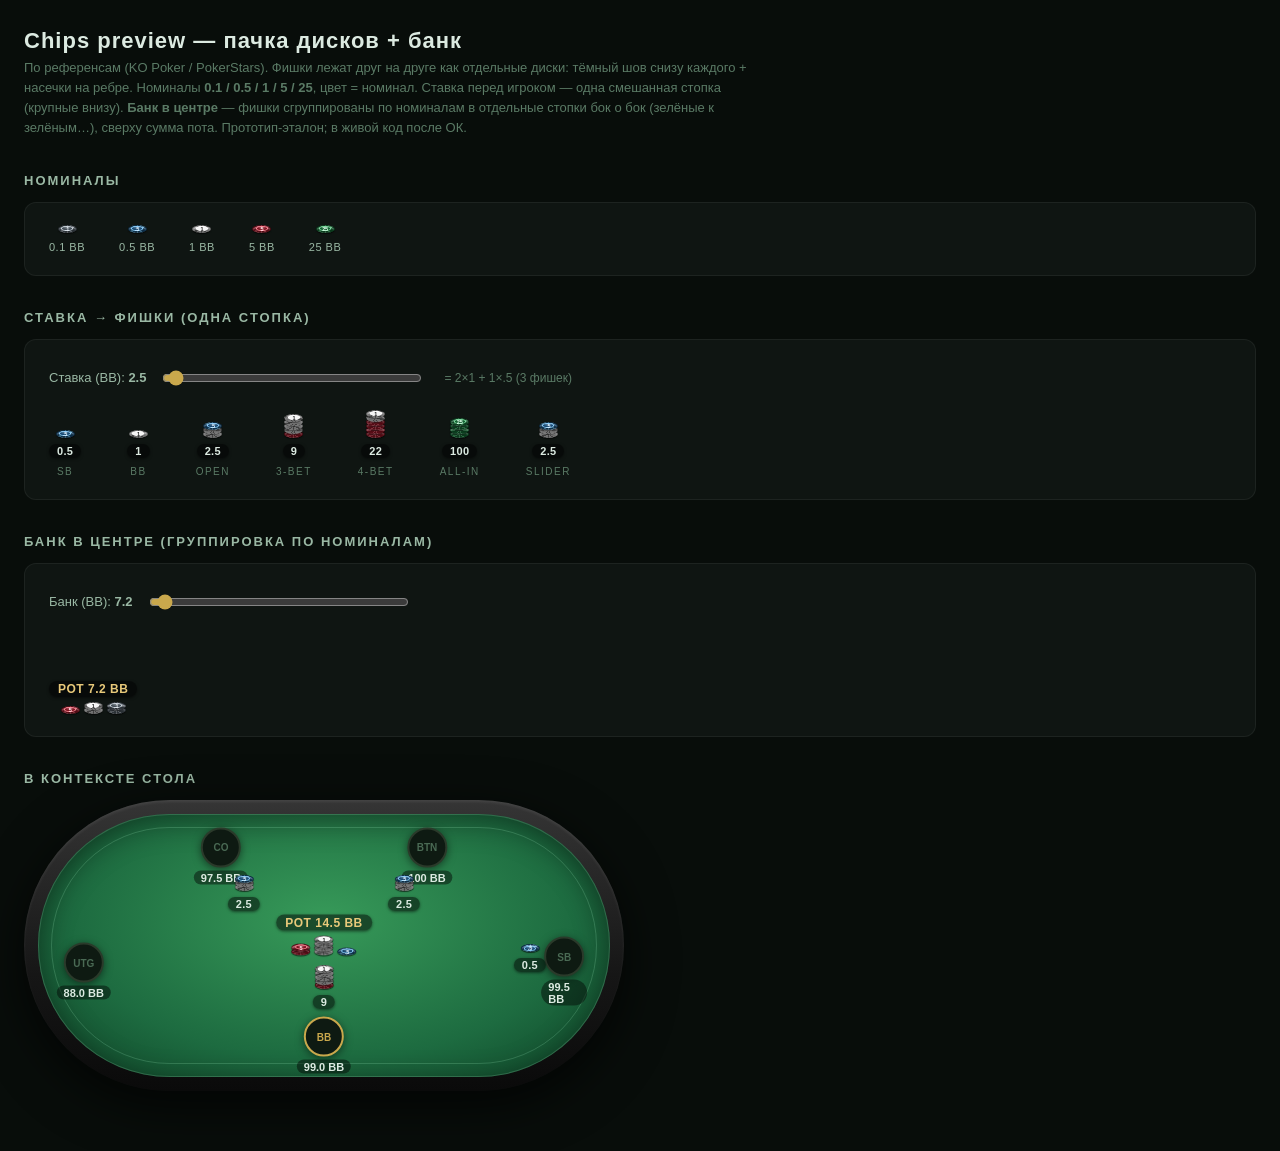
==== static/chips_preview.html @ e2ddd4b4 "Web prep: 4-color SVG cards, casino chips, mobile layout, Learn Mode frontend, ranges save API, docs" ====
<!DOCTYPE html>
<html lang="ru">
<head>
<meta charset="utf-8">
<meta name="viewport" content="width=device-width, initial-scale=1">
<title>Chips preview — Poker Trainer (stacked discs + pot)</title>
<style>
  :root{
    --surface-0:#080d0a; --surface-1:#0f1512; --surface-2:#161d19;
    --text:#dceae1; --text-mid:#9ab8a4; --text-dim:#5a7a65;
    --gold:#c9a84c; --gold-hi:#e8c97a;
    --felt:#1d6b40; --felt-hi:#379a59; --felt-shadow:#0b3a21;
    --felt-line:rgba(150,225,180,.22);
    --rim:#161616; --rim-hi:#353535;
    --font-ui:'Oxanium','Segoe UI',sans-serif;
    --font-body:'DM Sans','Segoe UI',sans-serif;
  }
  *{box-sizing:border-box}
  body{ margin:0; background:var(--surface-0); color:var(--text);
        font-family:var(--font-body); padding:28px 24px 60px; }
  h1{font-family:var(--font-ui); font-size:22px; letter-spacing:1px; margin:0 0 4px}
  .sub{color:var(--text-dim); font-size:13px; margin:0 0 26px; max-width:740px; line-height:1.55}
  code{color:var(--text-mid)}
  h2{font-family:var(--font-ui); font-size:13px; letter-spacing:2px; text-transform:uppercase;
     color:var(--text-mid); margin:34px 0 14px; font-weight:600}
  .panel{ background:var(--surface-1); border:1px solid rgba(255,255,255,.06);
          border-radius:12px; padding:22px 24px; }

  /* ── CHIP DISC ─────────────────────────────────────────────────────
     Each chip is a top-down ellipse. Stacked with a small vertical
     offset so a thin crescent of every lower disc peeks out. Strong
     bottom shading + dark seam makes them read as SEPARATE discs lying
     on each other (PokerStars look). Same diameter for all denoms.    */
  .coins{ position:relative; }
  .coin{
    position:absolute; left:0; width:var(--cw,19px); height:var(--ch,8px);
    border-radius:50%;
    background:
      radial-gradient(ellipse at 50% 30%, rgba(255,255,255,.30), rgba(255,255,255,0) 55%),
      repeating-conic-gradient(from var(--rot,0deg),
        var(--edge) 0deg 16deg, var(--body) 16deg 60deg);
    /* top sheen + dark rounded bottom edge => disc reads as 3D + seam */
    box-shadow:
      inset 0 1.5px 1px rgba(255,255,255,.30),
      inset 0 -2.5px 2.5px rgba(0,0,0,.55),
      0 1px 1px rgba(0,0,0,.6);
    border:1px solid rgba(0,0,0,.5);
  }
  .coin.top::after{
    content:attr(data-d);
    position:absolute; inset:13% 15%; border-radius:50%;
    background:
      radial-gradient(ellipse at 50% 30%, rgba(255,255,255,.30), rgba(255,255,255,0) 60%),
      var(--inlay);
    border:1px solid var(--ring);
    display:flex; align-items:center; justify-content:center;
    font-family:var(--font-ui); font-weight:800; color:var(--ink);
    font-size:5.5px; letter-spacing:-.2px;
  }

  /* denomination palettes (white=1, red=5, green=25 anchors) */
  .d-01 { --body:#54606a; --edge:#aab4bd; --inlay:#3f4a53; --ink:#e6edf2; --ring:#cfd8df; }
  .d-05 { --body:#1d5a8a; --edge:#6cc0f0; --inlay:#16466f; --ink:#e3f4ff; --ring:#8fd2ff; }
  .d-1  { --body:#d8d8d8; --edge:#7c7c7c; --inlay:#f4f4f4; --ink:#222;    --ring:#ffffff; }
  .d-5  { --body:#a3182a; --edge:#ec5a6e; --inlay:#7e1320; --ink:#ffe2e6; --ring:#ff8a98; }
  .d-25 { --body:#15743a; --edge:#56c47e; --inlay:#0e5a2c; --ink:#dcffe8; --ring:#7fe0a2; }

  /* a single mixed stack (player bet): bottom=largest denom */
  .chip-stack{ display:inline-flex; flex-direction:column; align-items:center; vertical-align:bottom; }
  .chip-amt{ margin-top:6px; font-family:var(--font-ui); font-size:11px; font-weight:700;
    color:var(--text); letter-spacing:.3px; background:rgba(0,0,0,.5); border-radius:9999px;
    padding:1px 8px; box-shadow:0 1px 3px rgba(0,0,0,.5); white-space:nowrap; }
  .chip-tag{ margin-top:8px; font-size:10px; letter-spacing:1.5px; text-transform:uppercase; color:var(--text-dim) }

  /* POT: one stack per denomination, side by side, + total label */
  .chip-pot{ display:inline-flex; flex-direction:column; align-items:center; gap:5px; }
  .pot-row{ display:flex; gap:4px; align-items:flex-end; }
  .pot-total{ font-family:var(--font-ui); font-size:12px; font-weight:700; color:var(--gold-hi);
    letter-spacing:.5px; background:rgba(0,0,0,.5); border-radius:9999px; padding:1px 9px;
    box-shadow:0 1px 3px rgba(0,0,0,.5); white-space:nowrap; }

  /* legend */
  .legend{ display:flex; gap:34px; flex-wrap:wrap; align-items:flex-end; }
  .legend .item{ display:flex; flex-direction:column; align-items:center; gap:8px }
  .legend .nm{ font-family:var(--font-ui); font-size:11px; color:var(--text-mid); letter-spacing:.5px }

  .controls{ display:flex; align-items:center; gap:14px; margin:6px 0 22px; color:var(--text-mid); font-size:13px }
  input[type=range]{ width:260px; accent-color:var(--gold) }
  .breakdown{ font-family:var(--font-ui); font-size:12px; color:var(--text-dim); margin-left:6px }

  .zoo{ display:flex; gap:46px; flex-wrap:wrap; align-items:flex-end; }
  .zoo .item{ display:flex; flex-direction:column; align-items:center; }

  /* ── mini felt context ───────────────────────────────────────── */
  .felt-wrap{ position:relative; width:600px; max-width:100%; aspect-ratio:680/330; margin-top:6px;
    border-radius:9999px; background:linear-gradient(180deg,var(--rim-hi),var(--rim) 60%,#0a0a0a);
    padding:14px; box-shadow:0 14px 50px rgba(0,0,0,.7), inset 0 2px 3px rgba(255,255,255,.08); }
  .felt{ position:relative; width:100%; height:100%; border-radius:9999px;
    background:radial-gradient(ellipse 76% 92% at 50% 40%, var(--felt-hi), var(--felt) 58%, var(--felt-shadow) 100%);
    box-shadow:inset 0 0 0 1px var(--felt-line), inset 0 6px 30px rgba(0,0,0,.45); overflow:hidden; }
  .felt::before{ content:''; position:absolute; inset:13px; border-radius:9999px; border:1px solid var(--felt-line); }
  .seat{ position:absolute; transform:translate(-50%,-50%); display:flex; flex-direction:column; align-items:center; gap:3px }
  .seat-circle{ width:40px;height:40px;border-radius:50%;background:#0e1a12;border:2px solid #2a3a2a;
    display:flex;align-items:center;justify-content:center;
    font-family:var(--font-ui);font-size:10px;font-weight:700;color:#4a6a54;box-shadow:0 2px 8px rgba(0,0,0,.5); }
  .seat-circle.hero{ border-color:var(--gold); color:var(--gold) }
  .seat-stack-lbl{ font-family:var(--font-ui);font-size:11px;font-weight:600;color:var(--text);
    background:rgba(0,0,0,.45);padding:1px 7px;border-radius:9999px; }
  .table-chip{ position:absolute; transform:translate(-50%,-50%); }
  .table-pot{ position:absolute; left:50%; top:46%; transform:translate(-50%,-50%); }
</style>
</head>
<body>
  <h1>Chips preview — пачка дисков + банк</h1>
  <p class="sub">По референсам (KO Poker / PokerStars). Фишки лежат друг на друге как отдельные диски: тёмный шов снизу каждого + насечки на ребре. Номиналы <b>0.1 / 0.5 / 1 / 5 / 25</b>, цвет = номинал. Ставка перед игроком — одна смешанная стопка (крупные внизу). <b>Банк в центре</b> — фишки сгруппированы по номиналам в отдельные стопки бок о бок (зелёные к зелёным…), сверху сумма пота. Прототип-эталон; в живой код после ОК.</p>

  <h2>Номиналы</h2>
  <div class="panel"><div class="legend" id="legend"></div></div>

  <h2>Ставка → фишки (одна стопка)</h2>
  <div class="panel">
    <div class="controls">
      <label>Ставка (BB): <b id="amtLabel">2.5</b></label>
      <input type="range" id="amtRange" min="0.1" max="100" step="0.1" value="2.5">
      <span class="breakdown" id="breakdown"></span>
    </div>
    <div class="zoo" id="zoo"></div>
  </div>

  <h2>Банк в центре (группировка по номиналам)</h2>
  <div class="panel">
    <div class="controls">
      <label>Банк (BB): <b id="potLabel">7.2</b></label>
      <input type="range" id="potRange" min="0.5" max="200" step="0.1" value="7.2">
    </div>
    <div id="potZoo" style="display:flex; gap:48px; align-items:flex-end; min-height:80px"></div>
  </div>

  <h2>В контексте стола</h2>
  <div class="felt-wrap"><div class="felt" id="felt"></div></div>

<script>
  // ── Denomination model ────────────────────────────────────────────
  const DENOMS = [
    { v:25,  cls:'d-25', label:'25' },
    { v:5,   cls:'d-5',  label:'5'  },
    { v:1,   cls:'d-1',  label:'1'  },
    { v:0.5, cls:'d-05', label:'.5' },
    { v:0.1, cls:'d-01', label:'.1' },
  ];
  function makeChange(amount){            // returns denom objs, largest→smallest
    let rem = Math.round(amount*10)/10; const out = [];
    for(const d of DENOMS){
      let k = Math.floor((rem + 1e-9) / d.v);
      for(let i=0;i<k;i++) out.push(d);
      rem = Math.round((rem - k*d.v)*10)/10;
    }
    return out;
  }
  function fmt(a){ return Number.isInteger(a) ? String(a) : a.toFixed(1); }

  const CH = 8, CT = 4, CW = 19;          // disc height, stacked offset, width (smaller Ø)
  // Build a column of discs from a list of denom objs (bottom→top).
  function coinsColumn(denoms){
    const n = denoms.length || 1;
    const coins = document.createElement('div');
    coins.className = 'coins';
    coins.style.width = CW + 'px';
    coins.style.height = (CH + (n-1)*CT) + 'px';
    denoms.forEach((d,i)=>{
      const coin = document.createElement('div');
      coin.className = 'coin ' + d.cls + (i===n-1 ? ' top' : '');
      coin.style.bottom = (i*CT) + 'px';
      coin.style.zIndex = i;
      coin.style.setProperty('--cw', CW+'px');
      coin.style.setProperty('--ch', CH+'px');
      coin.style.setProperty('--rot', (i*23 % 60) + 'deg');
      if(i===n-1) coin.setAttribute('data-d', d.label);
      coins.appendChild(coin);
    });
    return coins;
  }

  // Player bet: a single mixed stack (largest at bottom) + amount pill.
  function buildStack(amount, {showAmt=true, tag=null} = {}){
    const wrap = document.createElement('div'); wrap.className='chip-stack';
    wrap.appendChild(coinsColumn(makeChange(amount)));
    if(showAmt){ const a=document.createElement('div'); a.className='chip-amt'; a.textContent=fmt(amount); wrap.appendChild(a); }
    if(tag){ const t=document.createElement('div'); t.className='chip-tag'; t.textContent=tag; wrap.appendChild(t); }
    return wrap;
  }

  // Pot: group make-change by denomination → one stack each, side by side.
  function buildPot(amount, {showTotal=true} = {}){
    const chips = makeChange(amount);
    const groups = [];
    chips.forEach(d=>{ const g=groups.find(x=>x.cls===d.cls); g ? g.count++ : groups.push({...d, count:1}); });
    const wrap = document.createElement('div'); wrap.className='chip-pot';
    if(showTotal){ const t=document.createElement('div'); t.className='pot-total'; t.textContent='POT '+fmt(amount)+' BB'; wrap.appendChild(t); }
    const row = document.createElement('div'); row.className='pot-row';
    groups.forEach(g=>{
      const denoms = Array.from({length:g.count}, ()=>g);   // all same denom
      row.appendChild(coinsColumn(denoms));
    });
    wrap.appendChild(row);
    return wrap;
  }

  // ── Legend ────────────────────────────────────────────────────────
  const legend = document.getElementById('legend');
  DENOMS.slice().reverse().forEach(d=>{
    const item = document.createElement('div'); item.className='item';
    item.appendChild(coinsColumn([d]));
    const nm = document.createElement('div'); nm.className='nm'; nm.textContent = fmt(d.v)+' BB';
    item.appendChild(nm); legend.appendChild(item);
  });

  // ── Bet stacks zoo ────────────────────────────────────────────────
  const SAMPLES = [[0.5,'SB'],[1,'BB'],[2.5,'Open'],[9,'3-Bet'],[22,'4-Bet'],[100,'All-in']];
  const zoo = document.getElementById('zoo');
  function renderZoo(sliderAmt){
    zoo.innerHTML='';
    SAMPLES.forEach(([amt,tag])=>{ const it=document.createElement('div'); it.className='item'; it.appendChild(buildStack(amt,{tag})); zoo.appendChild(it); });
    const it=document.createElement('div'); it.className='item'; it.appendChild(buildStack(sliderAmt,{tag:'slider'})); zoo.appendChild(it);
  }
  function breakdownText(a){
    const by={}; makeChange(a).forEach(d=>by[d.label]=(by[d.label]||0)+1);
    const parts=Object.entries(by).map(([l,k])=>`${k}×${l}`);
    return `= ${parts.join(' + ')}  (${makeChange(a).length} фишек)`;
  }
  const range=document.getElementById('amtRange'), amtLabel=document.getElementById('amtLabel'), breakdown=document.getElementById('breakdown');
  function onSlide(){ const a=parseFloat(range.value); amtLabel.textContent=fmt(a); breakdown.textContent=breakdownText(a); renderZoo(a); }
  range.addEventListener('input', onSlide); onSlide();

  // ── Pot zoo ───────────────────────────────────────────────────────
  const potZoo=document.getElementById('potZoo'), potRange=document.getElementById('potRange'), potLabel=document.getElementById('potLabel');
  function onPot(){ const a=parseFloat(potRange.value); potLabel.textContent=fmt(a); potZoo.innerHTML=''; potZoo.appendChild(buildPot(a)); }
  potRange.addEventListener('input', onPot); onPot();

  // ── Mini felt context: blinds + open + 3bet in front, pot in center ─
  const felt = document.getElementById('felt');
  const SEATS = [
    {pos:'BB',  top:88, left:50, hero:true,  stack:'99.0'},
    {pos:'UTG', top:60, left:8,  hero:false, stack:'88.0'},
    {pos:'CO',  top:16, left:32, hero:false, stack:'97.5'},
    {pos:'BTN', top:16, left:68, hero:false, stack:'100'},
    {pos:'SB',  top:60, left:92, hero:false, stack:'99.5'},
  ];
  SEATS.forEach(s=>{
    const seat=document.createElement('div'); seat.className='seat'; seat.style.top=s.top+'%'; seat.style.left=s.left+'%';
    seat.innerHTML=`<div class="seat-circle ${s.hero?'hero':''}">${s.pos}</div><div class="seat-stack-lbl">${s.stack} BB</div>`;
    felt.appendChild(seat);
  });
  function placeChip(amount, top, left){ const c=buildStack(amount,{showAmt:true}); c.classList.add('table-chip'); c.style.top=top+'%'; c.style.left=left+'%'; felt.appendChild(c); }
  // CO opens 2.5, BTN calls 2.5, hero (BB) 3-bets to 9 → pot grows
  placeChip(2.5, 30, 36);
  placeChip(2.5, 30, 64);
  placeChip(0.5, 55, 86);   // SB blind
  placeChip(9,   66, 50);   // hero 3-bet
  // center pot
  const pot=buildPot(14.5,{showTotal:true}); pot.classList.add('table-pot'); felt.appendChild(pot);
</script>
</body>
</html>
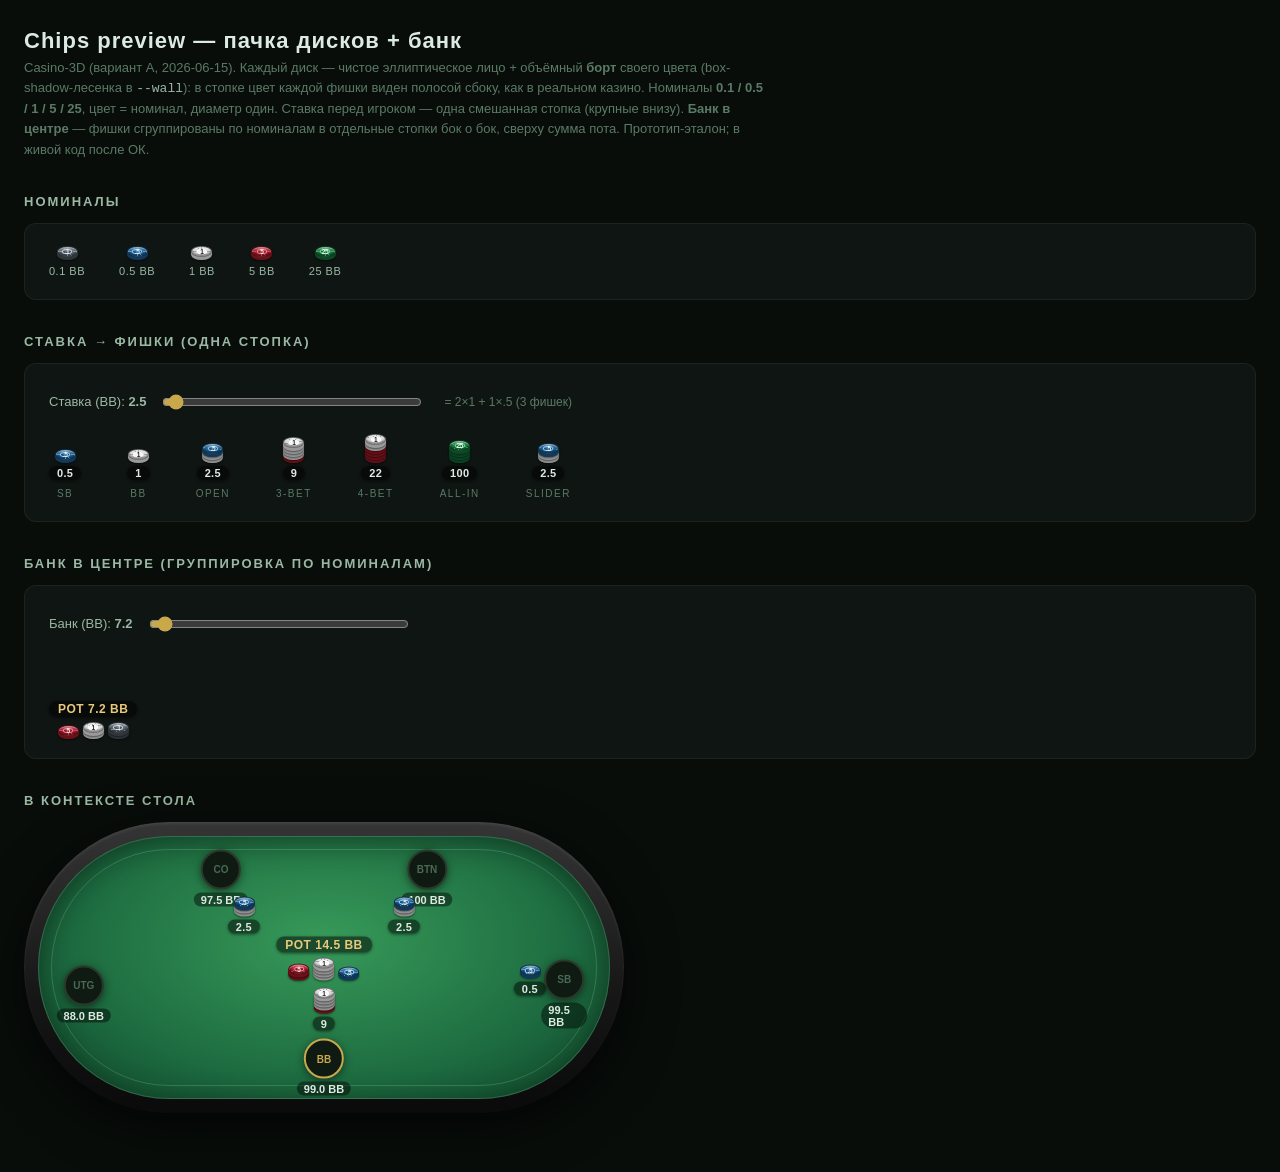
==== commit 72fad7dd: "Web port (Track D) + accumulated visuals & tooling Track D multi-user web port — built and tested on" ====
--- a/static/chips_preview.html
+++ b/static/chips_preview.html
@@ -26,44 +26,53 @@
   .panel{ background:var(--surface-1); border:1px solid rgba(255,255,255,.06);
           border-radius:12px; padding:22px 24px; }
 
-  /* ── CHIP DISC ─────────────────────────────────────────────────────
-     Each chip is a top-down ellipse. Stacked with a small vertical
-     offset so a thin crescent of every lower disc peeks out. Strong
-     bottom shading + dark seam makes them read as SEPARATE discs lying
-     on each other (PokerStars look). Same diameter for all denoms.    */
+  /* ── CHIP DISC (casino-3D, variant A, 2026-06-15) ──────────────────
+     Clean elliptical top face + an extruded side wall built from a
+     box-shadow ladder in the disc's own --wall colour. Stacked, each
+     chip shows its colour as a band down the side (real casino-stack
+     look). Same diameter for all denoms; colour = denomination.       */
   .coins{ position:relative; }
   .coin{
-    position:absolute; left:0; width:var(--cw,19px); height:var(--ch,8px);
+    position:absolute; left:0; width:var(--cw,21px); height:var(--ch,11px);
     border-radius:50%;
     background:
-      radial-gradient(ellipse at 50% 30%, rgba(255,255,255,.30), rgba(255,255,255,0) 55%),
-      repeating-conic-gradient(from var(--rot,0deg),
-        var(--edge) 0deg 16deg, var(--body) 16deg 60deg);
-    /* top sheen + dark rounded bottom edge => disc reads as 3D + seam */
+      radial-gradient(ellipse at 50% 30%, rgba(255,255,255,.42), rgba(255,255,255,0) 60%),
+      var(--body);
     box-shadow:
-      inset 0 1.5px 1px rgba(255,255,255,.30),
-      inset 0 -2.5px 2.5px rgba(0,0,0,.55),
-      0 1px 1px rgba(0,0,0,.6);
+      inset 0 1px 1px rgba(255,255,255,.42),
+      inset 0 -1.5px 1.5px rgba(0,0,0,.40),
+      0 1px 0 var(--wall), 0 2px 0 var(--wall), 0 3px 0 var(--wall),
+      0 4px 2px rgba(0,0,0,.5);
     border:1px solid rgba(0,0,0,.5);
+  }
+  /* edge spots on the top-face rim (staggered per disc via --rot) */
+  .coin::before{
+    content:''; position:absolute; inset:0; border-radius:50%;
+    background:repeating-conic-gradient(from var(--rot,0deg),
+      var(--edge) 0deg 7deg, transparent 7deg 45deg);
+    -webkit-mask:radial-gradient(closest-side, transparent 58%, #000 62%);
+            mask:radial-gradient(closest-side, transparent 58%, #000 62%);
+    opacity:.65; pointer-events:none;
   }
   .coin.top::after{
     content:attr(data-d);
-    position:absolute; inset:13% 15%; border-radius:50%;
+    position:absolute; inset:21% 24%; border-radius:50%;
     background:
-      radial-gradient(ellipse at 50% 30%, rgba(255,255,255,.30), rgba(255,255,255,0) 60%),
+      radial-gradient(ellipse at 50% 32%, rgba(255,255,255,.35), rgba(255,255,255,0) 65%),
       var(--inlay);
     border:1px solid var(--ring);
     display:flex; align-items:center; justify-content:center;
     font-family:var(--font-ui); font-weight:800; color:var(--ink);
-    font-size:5.5px; letter-spacing:-.2px;
-  }
-
-  /* denomination palettes (white=1, red=5, green=25 anchors) */
-  .d-01 { --body:#54606a; --edge:#aab4bd; --inlay:#3f4a53; --ink:#e6edf2; --ring:#cfd8df; }
-  .d-05 { --body:#1d5a8a; --edge:#6cc0f0; --inlay:#16466f; --ink:#e3f4ff; --ring:#8fd2ff; }
-  .d-1  { --body:#d8d8d8; --edge:#7c7c7c; --inlay:#f4f4f4; --ink:#222;    --ring:#ffffff; }
-  .d-5  { --body:#a3182a; --edge:#ec5a6e; --inlay:#7e1320; --ink:#ffe2e6; --ring:#ff8a98; }
-  .d-25 { --body:#15743a; --edge:#56c47e; --inlay:#0e5a2c; --ink:#dcffe8; --ring:#7fe0a2; }
+    font-size:6.5px; letter-spacing:-.3px; z-index:2;
+  }
+
+  /* denomination palettes (white=1, red=5, green=25 anchors).
+     --wall = darker side-of-disc colour for the extruded edge. */
+  .d-01 { --body:#54606a; --wall:#2f363c; --edge:#aab4bd; --inlay:#3f4a53; --ink:#e6edf2; --ring:#cfd8df; }
+  .d-05 { --body:#1d5a8a; --wall:#103a5c; --edge:#6cc0f0; --inlay:#16466f; --ink:#e3f4ff; --ring:#8fd2ff; }
+  .d-1  { --body:#d8d8d8; --wall:#9a9a9a; --edge:#7c7c7c; --inlay:#f4f4f4; --ink:#222;    --ring:#ffffff; }
+  .d-5  { --body:#a3182a; --wall:#6d1019; --edge:#ec5a6e; --inlay:#7e1320; --ink:#ffe2e6; --ring:#ff8a98; }
+  .d-25 { --body:#15743a; --wall:#0b4a26; --edge:#56c47e; --inlay:#0e5a2c; --ink:#dcffe8; --ring:#7fe0a2; }
 
   /* a single mixed stack (player bet): bottom=largest denom */
   .chip-stack{ display:inline-flex; flex-direction:column; align-items:center; vertical-align:bottom; }
@@ -112,7 +121,7 @@
 </head>
 <body>
   <h1>Chips preview — пачка дисков + банк</h1>
-  <p class="sub">По референсам (KO Poker / PokerStars). Фишки лежат друг на друге как отдельные диски: тёмный шов снизу каждого + насечки на ребре. Номиналы <b>0.1 / 0.5 / 1 / 5 / 25</b>, цвет = номинал. Ставка перед игроком — одна смешанная стопка (крупные внизу). <b>Банк в центре</b> — фишки сгруппированы по номиналам в отдельные стопки бок о бок (зелёные к зелёным…), сверху сумма пота. Прототип-эталон; в живой код после ОК.</p>
+  <p class="sub">Casino-3D (вариант A, 2026-06-15). Каждый диск — чистое эллиптическое лицо + объёмный <b>борт</b> своего цвета (box-shadow-лесенка в <code>--wall</code>): в стопке цвет каждой фишки виден полосой сбоку, как в реальном казино. Номиналы <b>0.1 / 0.5 / 1 / 5 / 25</b>, цвет = номинал, диаметр один. Ставка перед игроком — одна смешанная стопка (крупные внизу). <b>Банк в центре</b> — фишки сгруппированы по номиналам в отдельные стопки бок о бок, сверху сумма пота. Прототип-эталон; в живой код после ОК.</p>
 
   <h2>Номиналы</h2>
   <div class="panel"><div class="legend" id="legend"></div></div>
@@ -159,7 +168,7 @@
   }
   function fmt(a){ return Number.isInteger(a) ? String(a) : a.toFixed(1); }
 
-  const CH = 8, CT = 4, CW = 19;          // disc height, stacked offset, width (smaller Ø)
+  const CH = 11, CT = 3, CW = 21;         // disc height, stacked offset, width (casino-3D, thin)
   // Build a column of discs from a list of denom objs (bottom→top).
   function coinsColumn(denoms){
     const n = denoms.length || 1;
